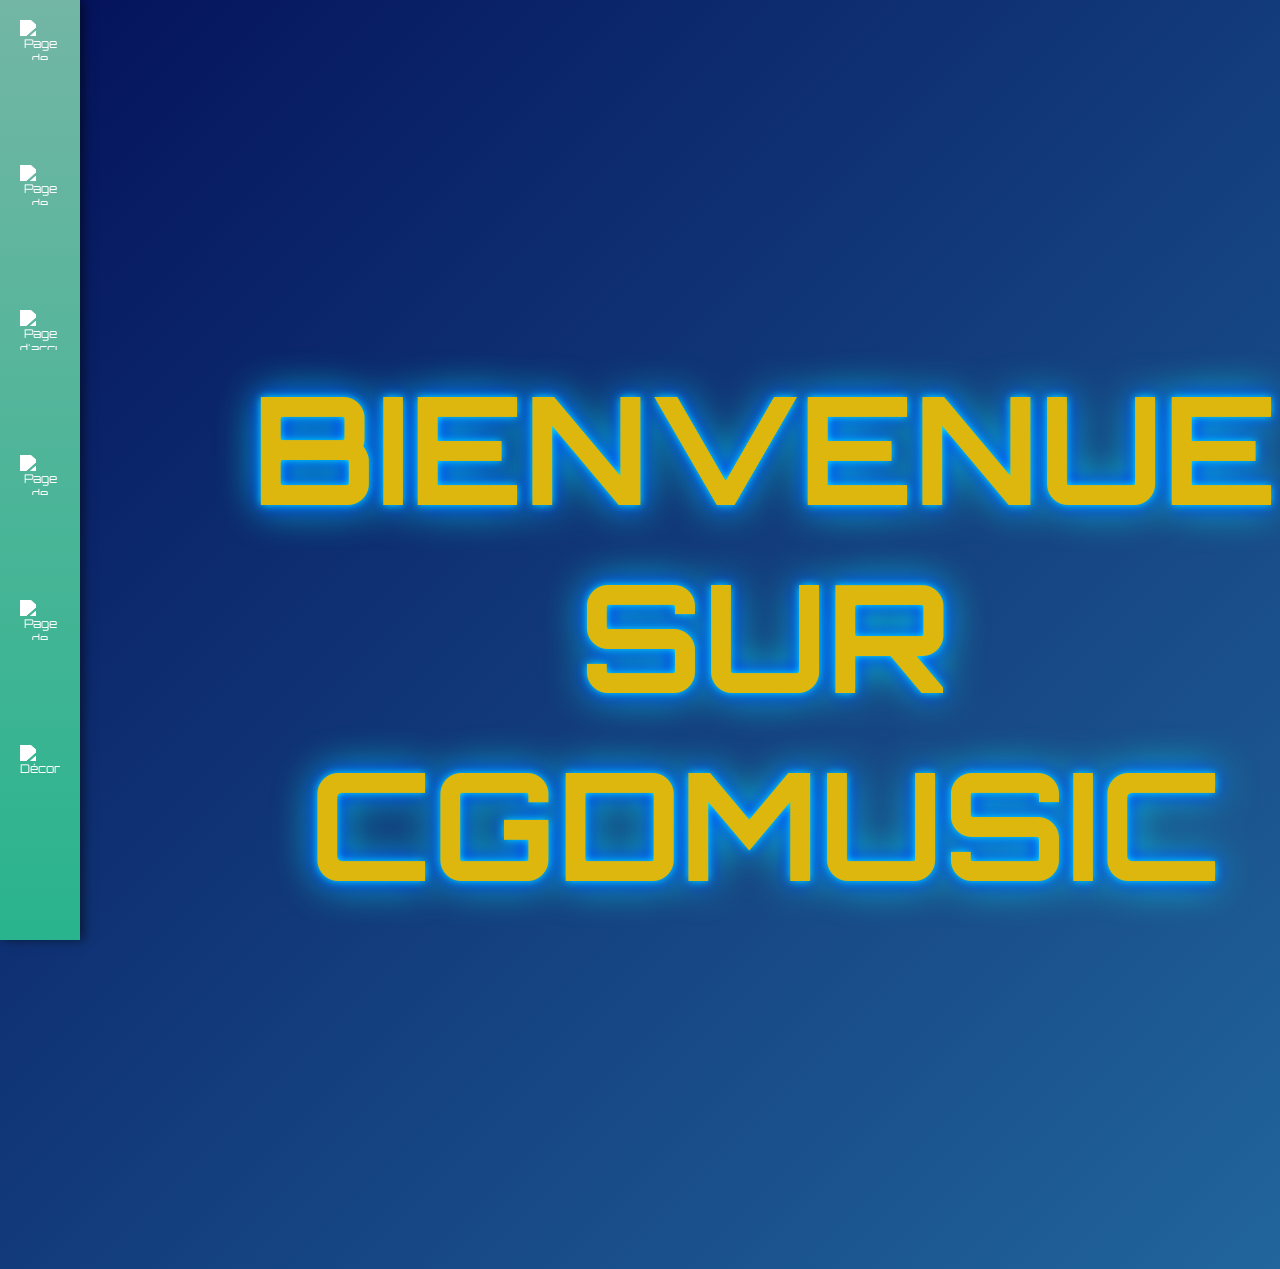
==== index.html @ 692132e5 "Add files via upload" ====
<!DOCTYPE html>
<html lang="fr">
<head>
    <meta charset="UTF-8">
    <meta name="viewport" content="width=device-width, initial-scale=1.0">
    <title>Accueil CGDMusic</title>
    <link rel="stylesheet" href="styles_home.css">
</head>
<body>
    <!-- Menu de navigation -->
    <nav class="vertical-menu">
      
        <ul>
            <li>
                <a href="connexion.html" class="menu1">
                    <img src="images/connexion.png" alt="Page de connexion de CGDMusic">
                    <span>Connexion</span>
                </a>
                
            </li>
            <li>
                <a href="profil.php" class="menu1">
                    <img src="images/profil.png" alt="Page de connexion de CGDMusic">
                    <span>Profil</span>
                </a>
                
            </li>
            <li>
                <a href="rechercher_musique.php" class="menu2">
                    <img src="images/musique.png" alt="Page d'accueil de CGDMusic">
                    <span>Bibliothéque Musique</span>
                </a>
                
            </li>
            <li>
                <a href="playlist.php" class="menu3">
                    <img src="images/playlist.png" alt="Page de playlists de CGDMusic">
                    <span>Playlists</span>
                </a>
                
            </li>
            <li>
                <a href="formulaire_abonnemnt.php" class="menu4">
                    <img src="images/paiement-securise.png" alt="Page de téléchargement de CGDMusic">
                    <span>Abonnement</span>
                </a>
                
            </li>
            <li>
                <a href="logout.php" class="menu5">
                    <img src="images/se-deconnecter.png" alt="Déconnexion">
                    <span>Déconnexion</span>
                </a>
            </li>
        </ul>
    </nav>

    <!-- Contenu principal -->
    <main>
        <h1>BIENVENUE SUR CGDMusic</h1>
        
    </main>
    <script src="scripts_site.js"></script>
</body>
</html>
---- styles_home.css ----
/* Importation de la police futuriste */
@import url('https://fonts.googleapis.com/css2?family=Orbitron:wght@400;700&display=swap');

/*style pour l'habillage du site*/
body {
    font-family: Arial, sans-serif;
    background: linear-gradient(135deg, #04115a, #21659c);
    background-repeat: repeat;
    background-size: cover;
    background-position: center;
    margin: 0;
    padding: 5%;
    color: white;
}



/* Style du titre futuriste */
h1 {
    display: flex;
    justify-content: center;
    align-items: center;
    height: 100vh;
    text-align: center;
    font-size: 150px;
    font-weight: bold;
    font-family: 'Orbitron', sans-serif;
    color:#ddb70e;
    text-transform: uppercase;
    text-shadow: 0 0 10px cyan, 0 0 20px blue, 0 0 40px cyan;
    position: relative;
    animation: neon-glow 1.5s infinite alternate, moveText 3s infinite alternate ease-in-out;
}

/* Effet de lumière pulsante */
@keyframes neon-glow {
    0% { text-shadow: 0 0 5px rgb(255, 238, 0), 0 0 10px blue; }
    50% { text-shadow: 0 0 20px rgb(229, 255, 0), 0 0 40px blue; }
    100% { text-shadow: 0 0 5px rgb(255, 238, 0), 0 0 10px blue; }
}

/* Effet de mouvement lent */
@keyframes moveText {
    0% { transform: translateX(-10px); }
    50% { transform: translateX(10px); }
    100% { transform: translateX(-10px); }
}

.vertical-menu {
    position: fixed;
    top: 0;
    left: 0;
    width: 80px; /* Largeur par défaut du menu */
    height: 100vh;
    background: linear-gradient(#73b6a5, #29b48d); 
    border-radius: 15p
    display: flex;
    flex-direction: column;
    align-items: center;
    padding: 20px 0;
    box-shadow: 4px 0 10px rgba(0, 0, 0, 0.5);
}

.vertical-menu ul {
    list-style: none;
    padding: 0;
    margin: 0;
    display: flex;
    flex-direction: column;
    align-items: center;
    gap: 100px; /* Espacement entre les icônes */
}

.vertical-menu ul li {
    text-align: center;
    position: relative; /* Nécessaire pour positionner le texte */
}

.vertical-menu ul li a {
    display: flex;
    flex-direction: column;
    align-items: center;
    text-decoration: none;
    color: white;
    font-family: 'Orbitron', sans-serif;
    font-size: 12px;
    transition: color 0.3s ease;
}

.vertical-menu ul li a img {
    width: 40px; /* Taille des icônes */
    height: 40px;
    margin-bottom: 5px;
    filter: brightness(0) invert(1); /* Rend les icônes blanches */
    transition: transform 0.3s ease;
}

.vertical-menu ul li a span {
    position: absolute;
    left: 100%; /* Positionne le texte à droite de l'icône */
    top: 50%;
    transform: translateY(-50%);
    background: rgba(0, 0, 0, 0.7); /* Fond semi-transparent */
    color: white;
    padding: 5px 10px;
    border-radius: 5px;
    white-space: nowrap; /* Empêche le texte de se couper */
    opacity: 0; /* Masque le texte par défaut */
    pointer-events: none; /* Empêche les interactions avec le texte */
    transition: opacity 0.3s ease, transform 0.3s ease;
}

.vertical-menu ul li a:hover span {
    opacity: 1; /* Affiche le texte au survol */
    transform: translateY(-50%) translateX(10px); /* Décale légèrement le texte */
}

.vertical-menu ul li a:hover img {
    transform: scale(1.1); /* Zoom sur l'icône au survol */
}

.vertical-menu.collapsed ul li a span {
    opacity: 0; /* Masque le texte */
    width: 0; /* Réduit la largeur à 0 */
    overflow: hidden; /* Cache le texte */
    white-space: nowrap; /* Empêche le texte de se couper */
}

.vertical-menu.collapsed ul li a {
    pointer-events: auto; /* Assure que les interactions utilisateur sont activées */
    cursor: pointer; /* Affiche le curseur en mode "main" pour indiquer que c'est cliquable */
}

.vertical-menu.collapsed ul li a img {
    opacity: 1; /* Assure que les icônes restent visibles et actives */
    transition: opacity 0.3s ease;
}

.vertical-menu.collapsed ul li a:hover img {
    opacity: 0.5; /* Empêche tout effet de survol sur les icônes */
}

.toggle-btn {
    position: absolute;
    top: 10px;
    right: -15px;
    background-color: #064938;
    color: white;
    border: none;
    cursor: pointer;
    padding: 5px 10px;
    border-radius: 50%;
    font-size: 16px;
    transition: transform 0.3s ease;
}

.menu.collapsed .toggle-btn {
    transform: rotate(180deg); /* Rotation de la flèche */
}

main {
    margin-left: 250px; /* Décalage par défaut */
    padding: 20px;
    transition: margin-left 0.3s ease;
}

.menu.collapsed + main {
    margin-left: 80px; /* Décalage réduit */
}

/* Effet d’overlay */
.overlay {
    position: fixed;
    top: 0;
    left: 0;
    width: 100%;
    height: 100%;
    background: rgba(0, 0, 0, 0.5);
    display: none;
}

.overlay.show {
    display: block;
}

/* Images de couverture */
.cover {
    width: 35%;
    height: 10%;
    border-radius: 8px;
    object-fit: cover;
}

/* Style des titres et paragraphes */
h2 {
    font-family: 'Orbitron', sans-serif;
    text-align: center;
    color: rgb(32, 160, 118);
    font-size: 18px;
    margin: 10px 0;
}

p {
    font-size: 14px;
    color: #bbb;
}

/* Lecteur audio */
audio {
    width: 100%;
    margin-top: 10px;
}

/* Options du menu contextuel */
.menu-options {
    display: none;
    position: absolute;
    background-color: white;
    border: 1px solid #ccc;
    border-radius: 5px;
    box-shadow: 0 0 10px rgba(0, 0, 0, 0.1);
    width: 200px;
    z-index: 10;
}

.menu-options a {
    display: block;
    padding: 10px;
    color: black;
    text-decoration: none;
}

.menu-options a:hover {
    background-color: #f0f0f0;
}

/* Icônes de like/dislike */
.like-dislike-icons {
    margin-top: 10px;
    font-size: 20px;
}

.like-dislike-icons i {
    cursor: pointer;
    margin: 0 10px;
}

.like-dislike-icons span {
    margin-left: 5px;
    font-size: 16px;
}

/* Icône de lecture */
.play-icon {
    font-size: 30px;
    color: green;
    cursor: pointer;
    margin-top: 10px;
}

/* Transition et effet de zoom pour les icônes du menu */
.menu img, .nav-menu img {
    width: 50%;
    transition: transform 0.3s ease;
}

.menu img:hover, .nav-menu img:hover {
    transform: scale(1.1); /* Zoom au survol */
}

/*style pour les cartes des musiques*/
.container {
    display: grid;
    grid-template-columns: repeat(auto-fit, minmax(250px, 1fr));
    gap: 50px;
    padding: 20px;
    background-color: transparent;
}
.card {
    background: linear-gradient(135deg, #116466, #1c4d40);
    width:100%; /* Largeur fixe */
    height: 100%; /* Hauteur fixe */
    border: 1px solid #ddd;
    border-radius: 10px;
    box-shadow: 0 4px 6px rgba(0, 0, 0, 0.1);
    overflow: hidden;
    transition: transform 0.2s, box-shadow 0.2s;
    text-align: center;
    padding: 15px;
}


.card:hover {
    transform: translateY(-5px);
    box-shadow: 0 6px 10px rgba(0, 0, 0, 0.15);
}

.card img {
    width: 40%;
    height: auto;
    border-bottom: 1px solid #ddd;
    margin-bottom: 10px;
}

/* Titre et texte */
.card h2 {
    font-size: 1.2em;
    margin: 10px 0;
    color: #333;
}

.card p {
    margin: 5px 0;
    color: #1b0000;
}

/* Boutons */
.card button, .card select {
    margin-top: 10px;
    padding: 10px 15px;
    border: none;
    border-radius: 5px;
    background-color: #385e37;
    color: rgb(198, 206, 113);
    cursor: pointer;
    font-size: 0.9em;
    transition: background-color 0.2s;
}

.card button:hover {
    background-color: #278b6a;
}

.card select {
    width: 100%;
    margin-top: 10px;
    padding: 8px;
    border: 1px solid #ccc;
    border-radius: 5px;
    background-color: #f9f9f9;
}


/* Style pour le lecteur de musique */
/* Style pour le lecteur de musique */
.player {
    position: fixed;
    bottom: 0;
    left: 100px; /* Laisse de l'espace pour le menu */
    width: calc(100% - 100px); /* Réduit la largeur pour éviter le chevauchement */
    background: linear-gradient( #73b6a5, #29b48d);
    color: white;
    border-radius: 15px;
    text-align: center;
    padding: 10px;
    height: 60px;
    display: flex;
    justify-content: space-between;
    align-items: center;
    z-index: 1000;
    box-shadow: 0px -4px 12px rgba(0, 0, 0, 0.5);
}

/* Contrôles du lecteur */
.player-controls {
    display: flex;
    justify-content: center;
    align-items: center;
    gap: 10px; /* Espacement entre les boutons */
    margin: 0; /* Supprime les marges */
}

.player-controls button  {
    background: #adaba6;
    border: none;
    color: white;
    padding: 8px 12px; /* Ajuste la taille des boutons */
    border-radius: 5px;
    cursor: pointer;
    font-size: 14px; /* Réduction de la taille de la police */
    transition:  0.3s, transform 0.2s;

}

.player-controls button:hover{
    background: #2ea88a;
    transform: scale(1.1);
}


        .add-music-container { 
            margin: 0; /* Supprime les marges */
            padding: 0; /* Supprime les paddings */
            display: flex;
            align-items: center; /* Centre verticalement */
            justify-content: center; /* Centre horizontalement */
            height: 100%; /* Assure que le conteneur prend toute la hauteur */
        }

        .add-music-btn {
            padding: 10px; /* Ajuste l'espacement interne */
            background: #064938;
            border: none;
            color: white;
            border-radius: 50%; /* Rend le bouton circulaire */
            font-size: 20px;
            cursor: pointer;
            display: flex;
            align-items: center;
            justify-content: center;
            transition:  0.3s, transform 0.2s;
            box-shadow: none; /* Supprime les ombres */
        }
        
        .add-music-btn:hover {
            background: #0faa83;
            transform: scale(1.1); /* Ajoute un léger zoom au survol */
        }

/*style pour le formulaire d'ajout d'une musique dans la biblothéque*/
.form-container {
            width: 50%;
            margin: auto;
            padding: 20px;
            background: rgb(45, 88, 138);
            color: white;
            border-radius: 15px;
            box-shadow: 0px 4px 12px rgba(0, 0, 0, 0.5);
            text-align: center;
        }
        .form-container input, .form-container button {
            width: 100%;
            padding: 10px;
            margin: 10px 0;
            border: none;
            border-radius: 5px;
        }
        .form-container button {
            background: rgb(36, 92, 194);
            color: white;
            font-size: 18px;
            cursor: pointer;
            transition:  0.3s;
        }
        .form-container button:hover {
            background: rgb(33, 99, 173);
        }

        /* Style pour le moteur de recherche */
.search-container {
    display: flex;
    justify-content: center;
    align-items: center;
    gap: 5px;
    margin: 0;
}

.search-container input {
    width: 200px;
    padding: 10px;
    margin:0;
    border: 1px solid #ccc;
    border-radius: 5px;
    font-size: 16px;
    transition: all 0.3s ease;
}

.search-container input:focus {
    border-color: #007BFF;
    box-shadow: 0 0 5px rgba(0, 123, 255, 0.5);
    outline: none;
}

.search-container input::placeholder {
    color: #aaa;
    font-style: italic;
}

.search-container select {
    padding: 10px;
    font-size: 16px;
    margin-left: 10px;
    border: 1px solid #ccc;
    border-radius: 5px;
}

.header {
    position: fixed;
    top: 0;
    left: 100px; /* Laisse de l'espace pour le menu */
    width: calc(100% - 100px); /* Réduit la largeur pour éviter le chevauchement */
    background: linear-gradient( #73b6a5, #29b48d);
    border-radius: 15px;
    padding: 5px 15px;
    z-index: 1000;
    box-shadow: 0px 4px 8px rgba(0, 0, 0, 0.2);
    display: flex;
    justify-content: flex-start;
    align-items: center;
    height: 50px;
    gap: 20%;
}
.add-music-container {
    margin: 0; /* Supprime les marges */
    padding: 0; /* Supprime les paddings */
}


.profile-container {
    max-width: 800px;
    height: auto; /* Ajuste automatiquement la hauteur en fonction du contenu */
    min-height: 400px; 
    margin: 50px auto;
    padding: 30px;
    border: 1px solid #ccc;
    border-radius: 10px;
    box-shadow: 0 4px 8px rgba(0, 0, 0, 0.2);
    background-color: #256957;
    font-family: Arial, sans-serif;
}

.profile-container h2 {
    text-align: center;
    font-size: 30px; /* Augmente la taille de la police */
    margin-bottom: 20px;
    color: #f1e6e6;
}

.profile-container p {
    margin: 40px 0;
    font-size: 20px;
    color: #f3eaea;
}

.profile-container p strong {
    color: #000;
}

.profile-container {
    display: flex;
    flex-direction: column;
    align-items: center;
}
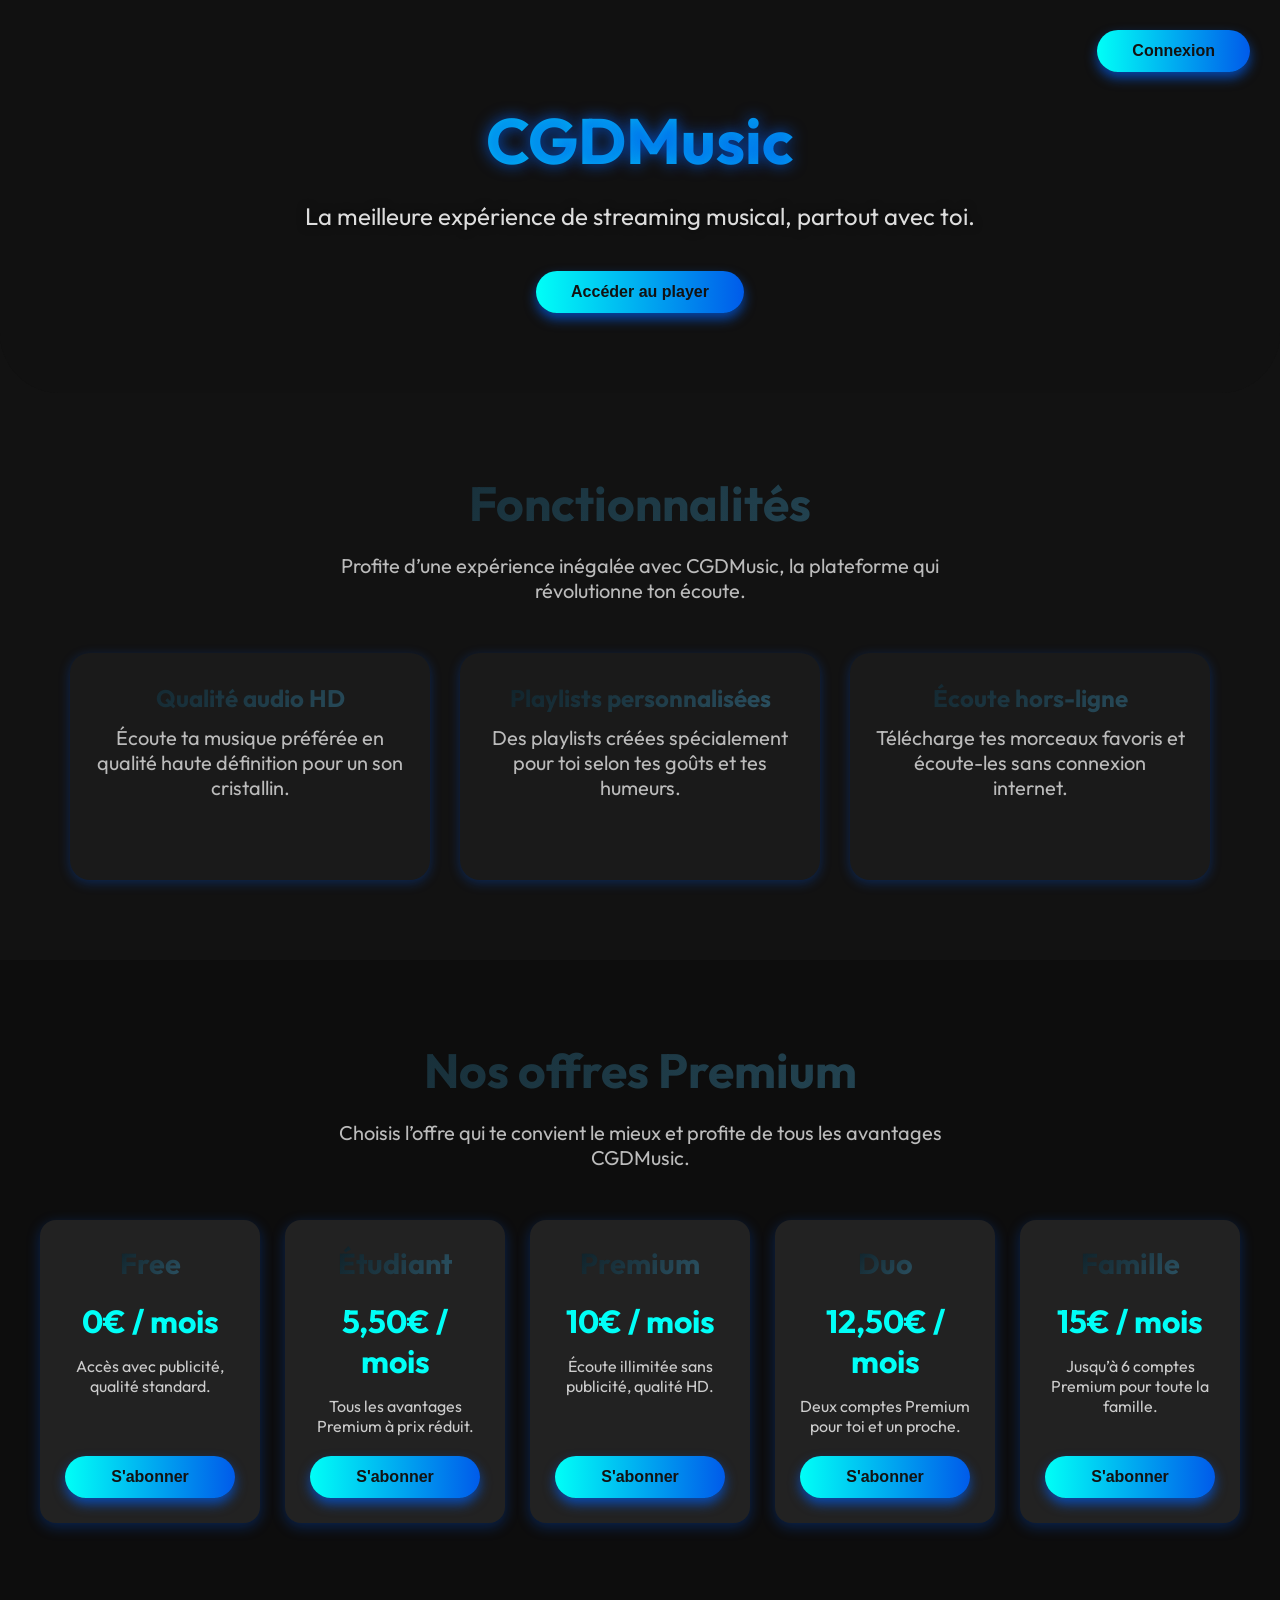
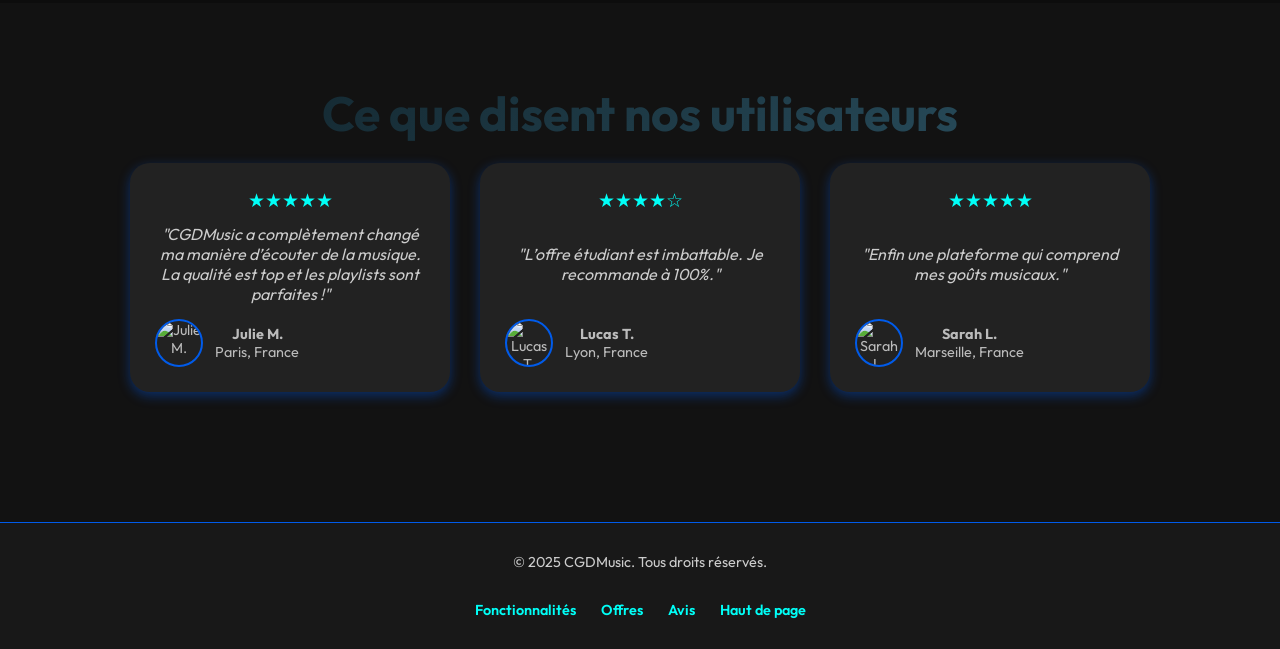
==== commit f76b3de2: "Add files via upload" ====
--- a/index.html
+++ b/index.html
@@ -1,66 +1,119 @@
-
-<!DOCTYPE html>
-<html lang="fr">
-<head>
-    <meta charset="UTF-8">
-    <meta name="viewport" content="width=device-width, initial-scale=1.0">
-    <title>Accueil CGDMusic</title>
-    <link rel="stylesheet" href="styles_home.css">
-</head>
-<body>
-    <!-- Menu de navigation -->
-    <nav class="vertical-menu">
-      
-        <ul>
-            <li>
-                <a href="connexion.html" class="menu1">
-                    <img src="images/connexion.png" alt="Page de connexion de CGDMusic">
-                    <span>Connexion</span>
-                </a>
-                
-            </li>
-            <li>
-                <a href="profil.php" class="menu1">
-                    <img src="images/profil.png" alt="Page de connexion de CGDMusic">
-                    <span>Profil</span>
-                </a>
-                
-            </li>
-            <li>
-                <a href="rechercher_musique.php" class="menu2">
-                    <img src="images/musique.png" alt="Page d'accueil de CGDMusic">
-                    <span>Bibliothéque Musique</span>
-                </a>
-                
-            </li>
-            <li>
-                <a href="playlist.php" class="menu3">
-                    <img src="images/playlist.png" alt="Page de playlists de CGDMusic">
-                    <span>Playlists</span>
-                </a>
-                
-            </li>
-            <li>
-                <a href="formulaire_abonnemnt.php" class="menu4">
-                    <img src="images/paiement-securise.png" alt="Page de téléchargement de CGDMusic">
-                    <span>Abonnement</span>
-                </a>
-                
-            </li>
-            <li>
-                <a href="logout.php" class="menu5">
-                    <img src="images/se-deconnecter.png" alt="Déconnexion">
-                    <span>Déconnexion</span>
-                </a>
-            </li>
-        </ul>
-    </nav>
-
-    <!-- Contenu principal -->
-    <main>
-        <h1>BIENVENUE SUR CGDMusic</h1>
-        
-    </main>
-    <script src="scripts_site.js"></script>
-</body>
+<!DOCTYPE html>
+<html lang="fr">
+<head>
+  <meta charset="UTF-8" />
+  <meta name="viewport" content="width=device-width, initial-scale=1" />
+  <title>CGDMusic – Écoute sans limite</title>
+  <link href="https://fonts.googleapis.com/css2?family=Outfit:wght@400;700&display=swap" rel="stylesheet" />
+  <link rel="stylesheet" href="style_acc.css">
+</head>
+<body>
+
+<header class="fade-section fade-1">
+  <h1>CGDMusic</h1>
+  <p>La meilleure expérience de streaming musical, partout avec toi.</p>
+  <a href="rechercher_musique.php"><button>Accéder au player</button></a>
+  <button class="btn-connexion" onclick="window.location.href='connexion.html'">Connexion</button>
+</header>
+
+<section class="features fade-section fade-2" id="features">
+  <h2>Fonctionnalités</h2>
+  <p>Profite d’une expérience inégalée avec CGDMusic, la plateforme qui révolutionne ton écoute.</p>
+  <div class="feature-grid">
+    <div class="feature-card fade-section fade-3">
+      <h3>Qualité audio HD</h3>
+      <p>Écoute ta musique préférée en qualité haute définition pour un son cristallin.</p>
+    </div>
+    <div class="feature-card fade-section fade-4">
+      <h3>Playlists personnalisées</h3>
+      <p>Des playlists créées spécialement pour toi selon tes goûts et tes humeurs.</p>
+    </div>
+    <div class="feature-card fade-section fade-5">
+      <h3>Écoute hors-ligne</h3>
+      <p>Télécharge tes morceaux favoris et écoute-les sans connexion internet.</p>
+    </div>
+  </div>
+</section>
+
+<section class="pricing fade-section fade-6" id="pricing">
+  <h2>Nos offres Premium</h2>
+  <p>Choisis l’offre qui te convient le mieux et profite de tous les avantages CGDMusic.</p>
+  <div class="pricing-grid">
+    <div class="pricing-card fade-section fade-7">
+      <h3>Free</h3>
+      <div class="price">0€ / mois</div>
+      <div class="desc">Accès avec publicité, qualité standard.</div>
+      <button class="btn-select" onclick="window.location.href='formulaire_abonnemnt'">S'abonner</button>
+    </div>
+    <div class="pricing-card fade-section fade-8">
+      <h3>Étudiant</h3>
+      <div class="price">5,50€ / mois</div>
+      <div class="desc">Tous les avantages Premium à prix réduit.</div>
+      <button class="btn-select" onclick="window.location.href='formulaire_abonnemnt'">S'abonner</button>
+    </div>
+    <div class="pricing-card fade-section fade-9">
+      <h3>Premium</h3>
+      <div class="price">10€ / mois</div>
+      <div class="desc">Écoute illimitée sans publicité, qualité HD.</div>
+      <button class="btn-select" onclick="window.location.href='formulaire_abonnemnt'">S'abonner</button>
+    </div>
+    <div class="pricing-card fade-section fade-10">
+      <h3>Duo</h3>
+      <div class="price">12,50€ / mois</div>
+      <div class="desc">Deux comptes Premium pour toi et un proche.</div>
+      <button class="btn-select" onclick="window.location.href='formulaire_abonnemnt'">S'abonner</button>
+    </div>
+    <div class="pricing-card fade-section fade-11">
+      <h3>Famille</h3>
+      <div class="price">15€ / mois</div>
+      <div class="desc">Jusqu’à 6 comptes Premium pour toute la famille.</div>
+      <button class="btn-select" onclick="window.location.href='formulaire_abonnemnt'">S'abonner</button>
+    </div>
+  </div>
+</section>
+
+<section class="testimonials fade-section fade-12" id="testimonials">
+  <h2>Ce que disent nos utilisateurs</h2>
+  <div class="testimonial-grid">
+    <div class="testimonial-card fade-section fade-13">
+      <div class="stars">★★★★★</div>
+      <p>"CGDMusic a complètement changé ma manière d’écouter de la musique. La qualité est top et les playlists sont parfaites !"</p>
+      <div class="user-info">
+        <img class="avatar" src="https://randomuser.me/api/portraits/women/44.jpg" alt="Julie M." />
+        <div><strong>Julie M.</strong><br />Paris, France</div>
+      </div>
+    </div>
+    <div class="testimonial-card fade-section fade-14">
+      <div class="stars">★★★★☆</div>
+      <p>"L’offre étudiant est imbattable. Je recommande à 100%."</p>
+      <div class="user-info">
+        <img class="avatar" src="https://randomuser.me/api/portraits/men/32.jpg" alt="Lucas T." />
+        <div><strong>Lucas T.</strong><br />Lyon, France</div>
+      </div>
+    </div>
+    <div class="testimonial-card fade-section fade-15">
+      <div class="stars">★★★★★</div>
+      <p>"Enfin une plateforme qui comprend mes goûts musicaux."</p>
+      <div class="user-info">
+        <img class="avatar" src="https://randomuser.me/api/portraits/women/65.jpg" alt="Sarah L." />
+        <div><strong>Sarah L.</strong><br />Marseille, France</div>
+      </div>
+    </div>
+  </div>
+</section>
+
+<footer class="footer fade-section fade-16">
+  <div class="footer-content">
+    <p>&copy; 2025 CGDMusic. Tous droits réservés.</p>
+    <nav class="footer-nav">
+      <a href="#features">Fonctionnalités</a>
+      <a href="#pricing">Offres</a>
+      <a href="#testimonials">Avis</a>
+      <a href="#top">Haut de page</a>
+    </nav>
+  </div>
+</footer>
+
+<script src="script_acceuil.js"></script>
+</body>
 </html>
--- a/style_acc.css
+++ b/style_acc.css
@@ -0,0 +1,370 @@
+/* ===== Reset & base styles ===== */
+* {
+  box-sizing: border-box;
+}
+
+body {
+  margin: 0;
+  font-family: 'Outfit', sans-serif;
+  background: #121212;
+  color: #eee;
+  overflow-x: hidden;
+}
+
+h1, h2, h3 {
+  margin: 0 0 15px;
+  font-weight: 700;
+  background: linear-gradient(135deg, #0f2027 0%, #2c5364 100%);
+  -webkit-background-clip: text;
+  -webkit-text-fill-color: transparent;
+}
+
+p {
+  margin: 0 0 20px;
+  color: #ccc;
+}
+
+button {
+  cursor: pointer;
+  font-weight: 700;
+  border: none;
+  border-radius: 30px;
+  padding: 12px 35px;
+  font-size: 1rem;
+  background: linear-gradient(90deg, #00fff7 0%, #005bea 100%);
+  color: #121212;
+  box-shadow: 0 6px 12px rgba(0, 91, 234, 0.7);
+  transition: background 0.3s ease, box-shadow 0.3s ease;
+}
+
+button:hover {
+  background: linear-gradient(90deg, #00e0ff 0%, #0040b5 100%);
+  box-shadow: 0 8px 20px rgba(0, 78, 200, 0.8);
+}
+
+/* ===== Header ===== */
+header {
+  text-align: center;
+  padding: 100px 20px 80px;
+  background: url('https://images.unsplash.com/photo-1511671782779-c97d3d27a1d4?auto=format&fit=crop&w=1470&q=80') no-repeat center center/cover;
+  position: relative;
+  color: white;
+}
+
+header::before {
+  content: "";
+  position: absolute;
+  inset: 0;
+  background: rgba(18,18,18,0.75);
+  backdrop-filter: blur(5px);
+  z-index: 0;
+  border-radius: 0 0 60px 60px;
+}
+
+header * {
+  position: relative;
+  z-index: 1;
+}
+
+header h1 {
+  font-size: 4rem;
+  margin-bottom: 20px;
+  text-shadow: 0 0 15px rgba(0,91,234,0.8);
+}
+
+header p {
+  font-size: 1.5rem;
+  margin-bottom: 40px;
+  color: #ddd;
+  text-shadow: 0 0 10px rgba(0,0,0,0.7);
+}
+
+/* Connexion bouton en haut à droite */
+.btn-connexion {
+  position: absolute;
+  top: 30px;
+  right: 30px;
+
+  background: linear-gradient(90deg, #00fff7 0%, #005bea 100%);
+  color: #121212;
+  font-weight: 700;
+  border-radius: 30px;
+  padding: 12px 35px;
+  box-shadow: 0 6px 12px rgba(0,91,234,0.7);
+  cursor: pointer;
+  animation: pulse 2s infinite;
+  border: none;
+  transition: background 0.3s ease, box-shadow 0.3s ease;
+}
+
+.btn-connexion:hover {
+  background: linear-gradient(90deg, #00e0ff 0%, #0040b5 100%);
+  box-shadow: 0 8px 20px rgba(0,78,200,0.8);
+}
+
+@keyframes pulse {
+  0%, 100% {
+    box-shadow: 0 6px 12px rgba(0,91,234,0.7);
+    transform: scale(1);
+  }
+  50% {
+    box-shadow: 0 10px 22px rgba(0,91,234,0.9);
+    transform: scale(1.05);
+  }
+}
+
+/* ===== Sections ===== */
+section.features,
+section.testimonials {
+  max-width: 1200px;
+  margin: 0 auto;
+  padding: 80px 30px;
+  text-align: center;
+}
+
+section.features p,
+section.pricing p {
+  font-size: 1.25rem;
+  color: #bbb;
+  max-width: 700px;
+  margin: 0 auto 50px;
+}
+
+/* ===== Pricing section modifiée ===== */
+section.pricing {
+  background-color: #0d0d0d;
+  width: 100vw;
+  position: relative;
+  left: 50%;
+  right: 50%;
+  margin-left: -50vw;
+  margin-right: -50vw;
+  padding: 80px 30px;
+  box-sizing: border-box;
+  text-align: center;
+}
+
+/* Pricing grid et cards */
+.pricing-grid {
+  max-width: 1200px;
+  margin: 0 auto;
+  display: grid;
+  grid-template-columns: repeat(auto-fit, minmax(180px, 1fr));
+  gap: 25px;
+}
+
+.pricing-card {
+  background: #222;
+  padding: 25px;
+  border-radius: 16px;
+  box-shadow: 0 4px 14px rgba(0,91,234,0.3);
+  display: flex;
+  flex-direction: column;
+  align-items: center;
+  color: #eee;
+}
+
+.pricing-card h3 {
+  font-size: 1.8rem;
+  margin-bottom: 10px;
+  background: linear-gradient(135deg, #0f2027 0%, #2c5364 100%);
+  -webkit-background-clip: text;
+  -webkit-text-fill-color: transparent;
+}
+
+.price {
+  font-size: 2rem;
+  font-weight: 700;
+  margin: 10px 0 15px;
+  color: #00fff7;
+}
+
+.desc {
+  font-size: 1rem;
+  color: #ccc;
+  margin-bottom: 20px;
+  text-align: center;
+}
+
+.btn-select {
+  margin-top: auto;
+  background: linear-gradient(90deg, #00fff7 0%, #005bea 100%);
+  color: #121212;
+  width: 100%;
+  padding: 12px 0;
+  font-weight: 700;
+  border-radius: 25px;
+  box-shadow: 0 6px 12px rgba(0,91,234,0.7);
+  transition: background 0.3s ease;
+}
+
+.btn-select:hover {
+  background: linear-gradient(90deg, #00e0ff 0%, #0040b5 100%);
+}
+
+/* ===== Features grid ===== */
+.feature-grid {
+  display: grid;
+  grid-template-columns: repeat(auto-fit, minmax(250px, 1fr));
+  gap: 30px;
+  max-width: 1200px;
+  margin: 0 auto;
+  text-align: center;
+}
+
+.feature-card {
+  background: #1a1a1a;
+  padding: 30px 25px;
+  border-radius: 20px;
+  box-shadow: 0 3px 12px rgba(0,91,234,0.3);
+  color: #eee;
+}
+
+.feature-card h3 {
+  font-size: 1.5rem;
+  margin-bottom: 12px;
+  color: #00fff7;
+}
+
+.feature-card p {
+  color: #ccc;
+}
+
+/* ===== Testimonials ===== */
+.testimonial-grid {
+  max-width: 1200px;
+  margin: 0 auto;
+  display: flex;
+  gap: 30px;
+  justify-content: center;
+  flex-wrap: wrap;
+}
+
+.testimonial-card {
+  background: #222;
+  border-radius: 20px;
+  padding: 25px;
+  max-width: 320px;
+  box-shadow: 0 4px 12px rgba(0,91,234,0.4);
+  color: #eee;
+  display: flex;
+  flex-direction: column;
+  justify-content: space-between;
+}
+
+.testimonial-card .stars {
+  font-size: 1.2rem;
+  color: #00fff7;
+  margin-bottom: 12px;
+}
+
+.testimonial-card p {
+  font-size: 1rem;
+  font-style: italic;
+  margin-bottom: 15px;
+  color: #ccc;
+}
+
+.user-info {
+  display: flex;
+  align-items: center;
+  gap: 12px;
+  font-size: 0.9rem;
+  color: #bbb;
+}
+
+.avatar {
+  width: 48px;
+  height: 48px;
+  border-radius: 50%;
+  object-fit: cover;
+  border: 2px solid #005bea;
+}
+
+/* ===== Footer ===== */
+.footer {
+  background-color: #181818;
+  padding: 30px 20px;
+  text-align: center;
+  color: #777;
+  font-size: 0.9rem;
+  border-top: 1px solid #005bea;
+  margin-top: 50px;
+}
+
+.footer-content {
+  max-width: 1100px;
+  margin: 0 auto;
+  display: flex;
+  flex-direction: column;
+  gap: 10px;
+  align-items: center;
+}
+
+.footer-nav {
+  display: flex;
+  gap: 25px;
+  flex-wrap: wrap;
+  justify-content: center;
+}
+
+.footer-nav a {
+  color: #00fff7;
+  text-decoration: none;
+  font-weight: 600;
+  transition: color 0.3s ease;
+}
+
+.footer-nav a:hover {
+  color: #005bea;
+}
+
+.fade-16 {
+  animation-name: fade-in;
+  animation-delay: 1.6s;
+}
+
+/* ===== Section titles ===== */
+section h2 {
+  font-size: 3rem;
+  font-weight: 700;
+  background: linear-gradient(135deg, #0f2027 0%, #2c5364 100%);
+  -webkit-background-clip: text;
+  -webkit-text-fill-color: transparent;
+  margin-bottom: 20px;
+}
+
+/* Fade animations */
+.fade-section {
+  opacity: 0;
+  transform: translateY(30px);
+  transition: opacity 0.6s ease, transform 0.6s ease;
+}
+
+.fade-section.visible {
+  opacity: 1;
+  transform: translateY(0);
+}
+
+/* Hover effects on cards */
+.feature-card,
+.pricing-card,
+.testimonial-card {
+  transition: transform 0.3s ease, box-shadow 0.3s ease;
+}
+
+.feature-card:hover,
+.pricing-card:hover,
+.testimonial-card:hover {
+  transform: translateY(-8px);
+  box-shadow: 0 10px 24px rgba(0,91,234,0.5);
+}
+
+header h1 {
+  background: linear-gradient(90deg, #00fff7 0%, #005bea 100%);
+  -webkit-background-clip: text;
+  -webkit-text-fill-color: transparent;
+  font-weight: 700;
+  font-size: 4rem; /* ou ta taille actuelle */
+  margin-bottom: 20px;
+}
